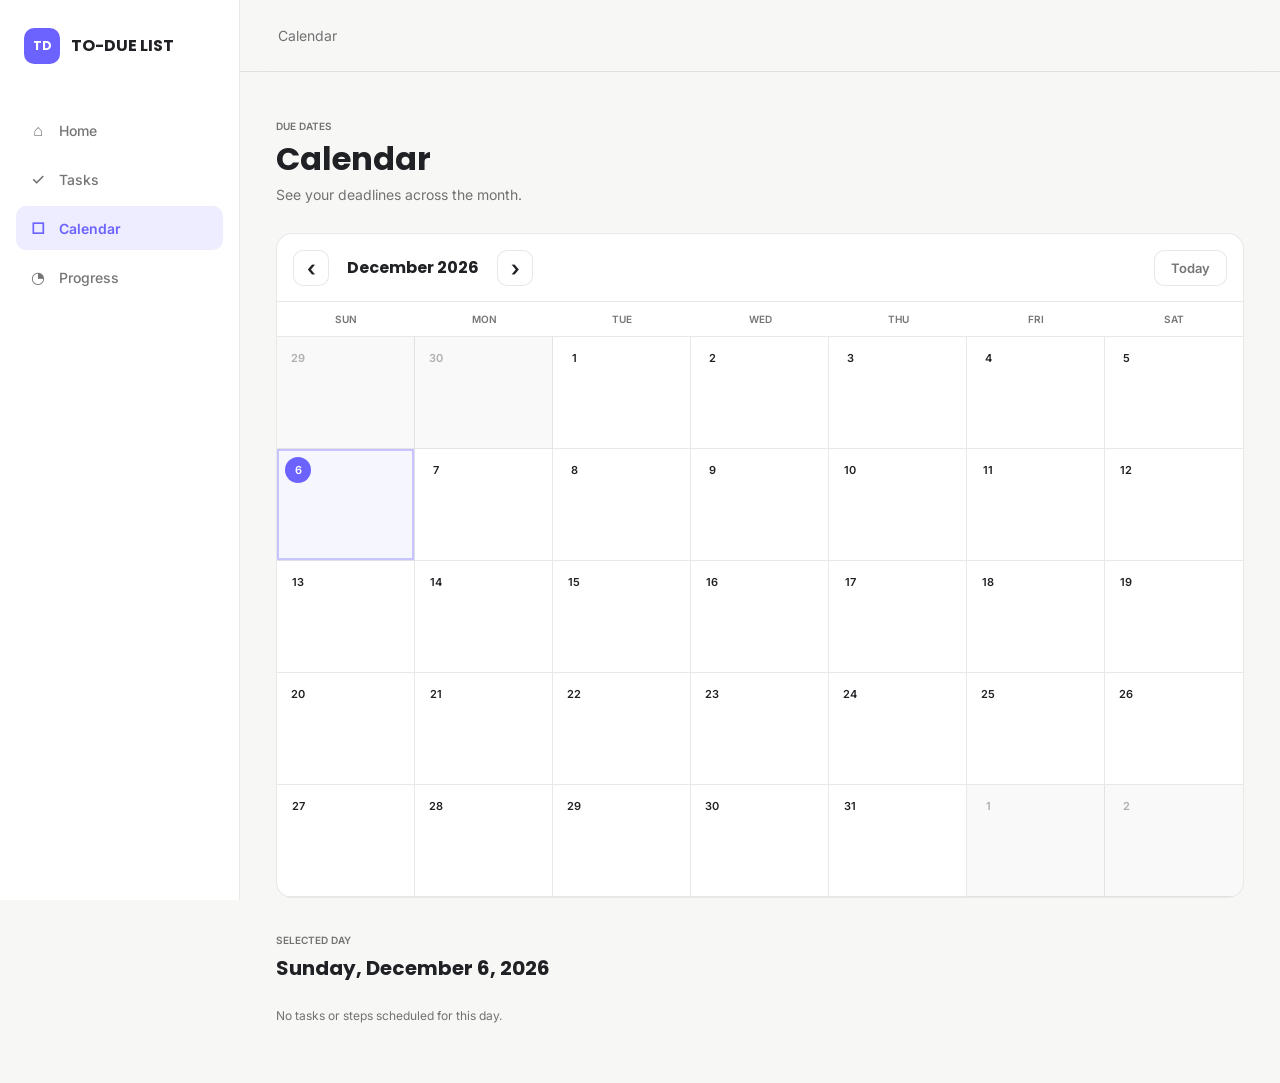
==== calendar.html @ 6ba67d07 "Update website" ====
<!doctype html>
<html lang="en">
  <head>
    <meta charset="UTF-8" />
    <meta name="viewport" content="width=device-width, initial-scale=1.0" />
    <title>Calendar | TO-DUE LIST</title>

    <link rel="preconnect" href="https://fonts.googleapis.com" />
    <link rel="preconnect" href="https://fonts.gstatic.com" crossorigin />
    <link
      href="https://fonts.googleapis.com/css2?family=Inter:wght@400;500;600&family=Poppins:wght@600;700&display=swap"
      rel="stylesheet"
    />
    <link rel="stylesheet" href="./css/style.css" />
  </head>

  <body>
    <div class="app">
      <aside class="sidebar">
        <div>
          <div class="logo">
            <div class="logo-box">TD</div>
            <div><h1>TO-DUE LIST</h1></div>
          </div>
          <nav aria-label="Main navigation">
            <a href="./index.html" class="nav-link"><span>⌂</span>Home</a>
            <a href="./tasks.html" class="nav-link"><span>✓</span>Tasks</a>
            <a
              href="./calendar.html"
              class="nav-link active"
              aria-current="page"
              ><span>□</span>Calendar</a
            >
            <a href="./progress.html" class="nav-link"
              ><span>◔</span>Progress</a
            >
          </nav>
        </div>
      </aside>

      <main>
        <header class="topbar">
          <span class="current-page">Calendar</span>
        </header>
        <div class="content">
          <section class="welcome">
            <span class="label">DUE DATES</span>
            <h2>Calendar</h2>
            <p>See your deadlines across the month.</p>
          </section>

          <section class="calendar-panel" aria-label="Task calendar">
            <div class="calendar-toolbar">
              <div class="calendar-month-controls">
                <button
                  class="calendar-arrow"
                  id="previousMonth"
                  type="button"
                  aria-label="Previous month"
                >
                  ‹
                </button>
                <h3 id="calendarMonthLabel"></h3>
                <button
                  class="calendar-arrow"
                  id="nextMonth"
                  type="button"
                  aria-label="Next month"
                >
                  ›
                </button>
              </div>
              <button class="btn calendar-today" id="todayMonth" type="button">
                Today
              </button>
            </div>
            <div class="calendar-weekdays" aria-hidden="true">
              <span>Sun</span><span>Mon</span><span>Tue</span><span>Wed</span
              ><span>Thu</span><span>Fri</span><span>Sat</span>
            </div>
            <div
              class="calendar-grid"
              id="calendarGrid"
              role="grid"
              aria-labelledby="calendarMonthLabel"
            ></div>
          </section>

          <section class="calendar-agenda" aria-live="polite" aria-labelledby="calendarAgendaHeading">
            <div class="section-top">
              <div>
                <span class="label">SELECTED DAY</span>
                <h3 id="calendarAgendaHeading">Choose a date</h3>
              </div>
            </div>
            <div class="calendar-agenda-list" id="calendarAgendaList"></div>
          </section>
        </div>
      </main>
    </div>

    <nav class="mobile-nav" aria-label="Main navigation">
      <a href="./index.html"><span>⌂</span>Home</a>
      <a href="./tasks.html"><span>✓</span>Tasks</a>
      <a href="./calendar.html" class="active" aria-current="page"
        ><span>□</span>Calendar</a
      >
      <a href="./progress.html"><span>◔</span>Progress</a>
    </nav>

    <script src="./js/script.js"></script>
  </body>
</html>
---- css/style.css ----
:root {
  --bg: #f7f7f5;
  --text: #202124;
  --muted: rgba(32, 33, 36, 0.62);
  --purple: #6c63ff;
  --light-purple: #eeecff;
  --green: #65b891;
  --yellow: #f2b84b;
  --red: #e76f6f;
  --white: #ffffff;
  --border: rgba(32, 33, 36, 0.1);
}

* {
  margin: 0;
  padding: 0;
  box-sizing: border-box;
}

body {
  min-height: 100vh;
  background: var(--bg);
  color: var(--text);
  font-family: "Inter", sans-serif;
}

button {
  font: inherit;
  font-family: "Inter", sans-serif;
  font-weight: 600;
  border: 0;
  cursor: pointer;
}

:focus-visible {
  outline: 3px solid rgba(108, 99, 255, 0.4);
  outline-offset: 2px;
}

a {
  color: inherit;
  text-decoration: none;
}

h1,
h2,
h3,
h4 {
  font-family: "Poppins", sans-serif;
  font-weight: 700;
}

.app {
  min-height: 100vh;
}

.sidebar {
  position: fixed;
  top: 0;
  bottom: 0;
  left: 0;
  width: 240px;
  padding: 24px 16px;
  background: var(--white);
  border-right: 1px solid var(--border);
  display: flex;
  flex-direction: column;
  justify-content: space-between;
}

.logo {
  display: flex;
  align-items: center;
  gap: 11px;
  padding: 4px 8px;
}

.logo-box {
  width: 36px;
  height: 36px;
  display: grid;
  place-items: center;
  border-radius: 10px;
  background: var(--purple);
  color: var(--white);
  font-family: "Poppins", sans-serif;
  font-size: 12px;
  font-weight: 700;
}

.logo h1 {
  font-size: 16px;
  line-height: 1;
}

.logo span {
  color: var(--muted);
  font-size: 11px;
}

nav {
  margin-top: 40px;
  display: flex;
  flex-direction: column;
  gap: 5px;
}

.nav-link {
  height: 44px;
  display: flex;
  align-items: center;
  gap: 12px;
  padding: 0 13px;
  border-radius: 10px;
  color: var(--muted);
  font-size: 14px;
  font-weight: 500;
  transition: 0.2s;
}

.nav-link span {
  width: 18px;
  text-align: center;
  font-size: 16px;
}

.nav-link:hover {
  background: rgba(32, 33, 36, 0.04);
  color: var(--text);
}

.nav-link.active {
  background: var(--light-purple);
  color: var(--purple);
  font-weight: 600;
}

.tip {
  padding: 13px;
  background: var(--white);
  border: 1px solid var(--border);
  border-radius: 13px;
  display: flex;
  flex-direction: column;
  gap: 1px;
}

.tip strong {
  font-size: 12px;
}

.tip span {
  color: var(--muted);
  font-size: 11px;
}

main {
  margin-left: 240px;
  min-height: 100vh;
}

.topbar {
  height: 72px;
  padding: 0 38px;
  display: flex;
  align-items: center;
  justify-content: space-between;
  border-bottom: 1px solid var(--border);
  background: rgba(247, 247, 245, 0.9);
  position: sticky;
  top: 0;
  z-index: 5;
  backdrop-filter: blur(12px);
}

.current-page {
  color: var(--muted);
  font-size: 14px;
}

.user {
  display: flex;
  align-items: center;
  gap: 10px;
}

.notification {
  width: 38px;
  height: 38px;
  display: grid;
  place-items: center;
  border: 1px solid var(--border);
  border-radius: 50%;
  background: var(--white);
  color: var(--muted);
  margin-right: 6px;
}

.content {
  width: min(1120px, calc(100% - 72px));
  margin: 0 auto;
  padding: 42px 0 60px;
}

.date,
.label {
  color: var(--muted);
  font-size: 10px;
  font-weight: 600;
  letter-spacing: 0;
  text-transform: uppercase;
}

.welcome h2 {
  margin-top: 6px;
  font-size: 32px;
  line-height: 1.2;
  letter-spacing: 0;
}

.welcome p {
  margin-top: 8px;
  color: var(--muted);
  font-size: 14px;
}

.actions {
  margin-top: 24px;
  display: flex;
  flex-wrap: wrap;
  gap: 9px;
}

.btn {
  height: 43px;
  padding: 0 16px;
  display: flex;
  align-items: center;
  gap: 8px;
  border: 1px solid var(--border);
  border-radius: 10px;
  background: var(--white);
  color: var(--muted);
  font-size: 13px;
  font-weight: 600;
  transition:
    transform 0.18s ease,
    background-color 0.18s ease,
    box-shadow 0.18s ease;
}

.btn:hover {
  transform: translateY(-1px);
  box-shadow: 0 2px 8px rgba(32, 33, 36, 0.08);
}

.btn:active {
  transform: translateY(0) scale(0.98);
}

.btn.primary {
  background: var(--purple);
  color: var(--white);
  border-color: var(--purple);
}

.top-cards {
  margin-top: 28px;
  display: grid;
  grid-template-columns: 1.45fr 0.8fr;
  gap: 16px;
}

.card {
  padding: 22px;
  background: var(--white);
  border: 1px solid var(--border);
  border-radius: 16px;
}

.card-top {
  display: flex;
  align-items: flex-start;
  justify-content: space-between;
}

.card h3 {
  margin-top: 5px;
  font-size: 16px;
}

.progress .card-top > strong {
  color: var(--purple);
  font-family: "Poppins", sans-serif;
  font-size: 28px;
}

.bar {
  height: 9px;
  margin-top: 22px;
  overflow: hidden;
  border-radius: 20px;
  background: rgba(32, 33, 36, 0.08);
}

.bar-fill {
  width: 80%;
  height: 100%;
  border-radius: 20px;
  background: var(--purple);
}

.progress-info {
  margin-top: 10px;
  display: flex;
  justify-content: space-between;
  color: var(--muted);
  font-size: 11px;
}

.status-dot {
  width: 10px;
  height: 10px;
  margin-top: 5px;
  border-radius: 50%;
  background: var(--green);
  box-shadow: 0 0 0 5px rgba(101, 184, 145, 0.12);
}

.workload-info {
  margin-top: 22px;
  display: flex;
  align-items: baseline;
  gap: 7px;
}

.workload-info strong {
  font-family: "Poppins", sans-serif;
  font-size: 25px;
}

.workload-info span {
  color: var(--muted);
  font-size: 11px;
}

.workload p {
  margin-top: 8px;
  color: var(--muted);
  font-size: 11px;
}

.tasks {
  margin-top: 34px;
}

.section-top {
  margin-bottom: 13px;
  display: flex;
  align-items: flex-end;
  justify-content: space-between;
}

.section-top h3 {
  margin-top: 5px;
  font-size: 20px;
}

.view-all {
  background: none;
  color: var(--purple);
  font-size: 12px;
  font-weight: 600;
}

.task-list {
  display: flex;
  flex-direction: column;
  gap: 9px;
}

.task-list:empty {
  display: none;
}

.task-dialog {
  width: min(480px, calc(100% - 28px));
  max-width: none;
  max-height: calc(100% - 28px);
  margin: auto;
  padding: 0;
  overflow: auto;
  border: 1px solid var(--border);
  border-radius: 16px;
  background: var(--white);
  color: var(--text);
  box-shadow: 0 12px 36px rgba(32, 33, 36, 0.14);
}

.task-dialog::backdrop {
  background: rgba(32, 33, 36, 0.42);
  backdrop-filter: blur(3px);
}

.task-form {
  padding: 26px;
}

.dialog-heading {
  margin-bottom: 23px;
  display: flex;
  align-items: flex-start;
  justify-content: space-between;
}

.dialog-heading h2 {
  margin-top: 5px;
  font-size: 23px;
}

.dialog-close {
  width: 34px;
  height: 34px;
  border-radius: 9px;
  background: rgba(32, 33, 36, 0.05);
  color: var(--muted);
  font-size: 23px;
  line-height: 1;
}

.form-field {
  min-width: 0;
  margin-bottom: 16px;
  display: flex;
  flex-direction: column;
  gap: 7px;
}

.form-field > span,
.reminder-toggle strong {
  font-size: 12px;
  font-weight: 600;
}

.form-field input {
  width: 100%;
  height: 43px;
  padding: 0 12px;
  border: 1px solid var(--border);
  border-radius: 9px;
  background: var(--white);
  color: var(--text);
  font: inherit;
  font-size: 13px;
}

.form-field input:focus {
  outline: 2px solid rgba(108, 99, 255, 0.22);
  border-color: var(--purple);
}

.form-row {
  display: grid;
  grid-template-columns: 1fr 1fr;
  gap: 12px;
}

.reminder-toggle {
  min-height: 56px;
  padding: 10px 12px;
  display: flex;
  align-items: center;
  justify-content: space-between;
  border: 1px solid var(--border);
  border-radius: 10px;
}

.reminder-toggle span {
  display: flex;
  flex-direction: column;
  gap: 3px;
}

.reminder-toggle small {
  color: var(--muted);
  font-size: 11px;
}

.reminder-toggle input {
  width: 18px;
  height: 18px;
  accent-color: var(--purple);
}

.form-error {
  min-height: 16px;
  margin-top: 9px;
  color: var(--red);
  font-size: 11px;
}

.dialog-actions {
  margin-top: 5px;
  display: flex;
  justify-content: flex-end;
  gap: 9px;
}

.dialog-actions .btn {
  justify-content: center;
}

.task .task-text .task-due {
  margin-top: 4px;
}

.task-due.overdue {
  color: var(--red);
}

.task-due.upcoming {
  color: var(--muted);
}

.task.completed .task-name h4 {
  text-decoration: line-through;
}

.task.completed {
  opacity: 0.72;
}

.completed-status {
  color: var(--green) !important;
  font-weight: 600;
}

.task-step-status {
  color: var(--muted);
}

.empty-state {
  min-height: 230px;
  padding: 32px 20px;
  display: flex;
  flex-direction: column;
  align-items: center;
  justify-content: center;
  text-align: center;
  background: var(--white);
  border: 1px dashed rgba(32, 33, 36, 0.2);
  border-radius: 15px;
}

.empty-state[hidden] {
  display: none;
}

.empty-state-icon {
  width: 44px;
  height: 44px;
  margin-bottom: 14px;
  display: grid;
  place-items: center;
  border-radius: 14px;
  background: var(--light-purple);
  color: var(--purple);
  font-size: 20px;
}

.empty-state h4 {
  font-size: 16px;
}

.empty-state p {
  margin-top: 5px;
  color: var(--muted);
  font-size: 12px;
}

.empty-state-button {
  margin-top: 17px;
}

.task {
  min-height: 86px;
  padding: 15px 17px;
  display: flex;
  align-items: center;
  gap: 14px;
  background: var(--white);
  border: 1px solid var(--border);
  border-radius: 13px;
  transition:
    transform 0.18s ease,
    box-shadow 0.18s ease;
}

.task:hover {
  transform: translateY(-1px);
  box-shadow: 0 3px 10px rgba(32, 33, 36, 0.06);
}

.task.urgent {
  border-left: 4px solid var(--red);
}

.task.done {
  opacity: 0.72;
}

.checkbox {
  position: relative;
  width: 22px;
  height: 22px;
  flex-shrink: 0;
  cursor: pointer;
}

.checkbox input {
  position: absolute;
  opacity: 0;
}

.checkbox span {
  position: absolute;
  inset: 0;
  border: 1.5px solid rgba(32, 33, 36, 0.22);
  border-radius: 7px;
  background: var(--white);
}

.checkbox input:focus-visible + span {
  outline: 3px solid rgba(108, 99, 255, 0.4);
  outline-offset: 2px;
}

.checkbox input:checked + span {
  background: var(--green);
  border-color: var(--green);
}

.checkbox input:checked + span::after {
  content: "✓";
  position: absolute;
  top: 50%;
  left: 50%;
  transform: translate(-50%, -55%);
  color: var(--white);
  font-size: 12px;
  font-weight: 700;
}

.task-text {
  min-width: 0;
  flex: 1;
}

.task-name {
  display: flex;
  align-items: center;
  flex-wrap: wrap;
  gap: 8px;
}

.task-name h4 {
  font-size: 15px;
  font-weight: 700;
}

.task-text p {
  margin-top: 2px;
  color: var(--muted);
  font-size: 11px;
}

.task-text small {
  display: block;
  margin-top: 6px;
  color: var(--muted);
  font-size: 10px;
}

.tag {
  padding: 4px 8px;
  border-radius: 20px;
  font-size: 9px;
  font-weight: 600;
}

.urgent-tag {
  background: rgba(231, 111, 111, 0.12);
  color: var(--red);
}

.tomorrow-tag {
  background: rgba(108, 99, 255, 0.1);
  color: var(--purple);
}

.done-tag {
  background: rgba(101, 184, 145, 0.14);
  color: var(--green);
}

.task.done h4 {
  text-decoration: line-through;
}

.more {
  width: 30px;
  height: 30px;
  flex-shrink: 0;
  border-radius: 7px;
  background: transparent;
  color: var(--muted);
  font-size: 18px;
}

.more:hover {
  background: rgba(32, 33, 36, 0.04);
}

.reminder {
  margin-top: 25px;
  padding: 17px 18px;
  display: flex;
  align-items: center;
  gap: 15px;
  background: rgba(242, 184, 75, 0.12);
  border: 1px solid rgba(242, 184, 75, 0.32);
  border-radius: 16px;
}

.reminder-icon {
  width: 38px;
  height: 38px;
  display: grid;
  place-items: center;
  flex-shrink: 0;
  border-radius: 11px;
  background: rgba(242, 184, 75, 0.22);
  color: var(--text);
  font-family: "Poppins", sans-serif;
  font-weight: 700;
}

.reminder-text {
  flex: 1;
}

.reminder-text h3 {
  margin-top: 3px;
  font-size: 16px;
}

.reminder-text p {
  margin-top: 2px;
  color: var(--muted);
  font-size: 11px;
}

.reminder-buttons {
  display: flex;
  gap: 8px;
}

.reminder-btn {
  height: 36px;
  padding: 0 13px;
  border: 1px solid rgba(242, 184, 75, 0.32);
  border-radius: 9px;
  background: var(--white);
  color: var(--muted);
  font-size: 11px;
  font-weight: 600;
}

.reminder-btn.done-btn {
  background: var(--purple);
  color: var(--white);
  border-color: var(--purple);
}

.today-reminder {
  background: rgba(231, 111, 111, 0.1);
  border-color: rgba(231, 111, 111, 0.28);
}

.today-reminder[hidden] {
  display: none;
}

.today-reminder .reminder-icon {
  background: rgba(231, 111, 111, 0.16);
  color: var(--red);
}

.today-reminder .label {
  color: var(--red);
}

.today-reminder .reminder-btn {
  border-color: rgba(231, 111, 111, 0.28);
}

.today-progress {
  margin-top: 30px;
  padding: 19px 22px;
  border: 1px solid var(--border);
  border-radius: 16px;
  background: var(--white);
}

.today-progress .section-top {
  align-items: center;
  margin-bottom: 16px;
}

.today-progress .section-top h3 {
  font-size: 16px;
}

.today-progress-rate {
  color: var(--text);
  font-family: "Poppins", sans-serif;
  font-size: 24px;
  font-weight: 700;
}

.today-progress-segments {
  height: 14px;
  display: grid;
  grid-template-columns: repeat(20, minmax(0, 1fr));
  gap: 4px;
}

.today-progress-segments span {
  min-width: 0;
  border-radius: 3px;
  background: rgba(32, 33, 36, 0.1);
}

.today-progress-segments span.is-filled {
  background: var(--green);
}

.today-progress-count {
  margin-top: 10px;
  color: var(--muted);
  font-size: 12px;
}

.mobile-nav {
  display: none;
  margin: 0;
  flex-direction: initial;
  gap: 0;
}

.task-page-toolbar {
  margin-top: 26px;
  display: flex;
  align-items: center;
  justify-content: space-between;
  gap: 14px;
}

.filter-bar {
  display: inline-flex;
  gap: 3px;
  padding: 4px;
  border: 1px solid var(--border);
  border-radius: 12px;
  background: rgba(32, 33, 36, 0.03);
}

.filter-button {
  min-height: 34px;
  padding: 0 13px;
  border-radius: 9px;
  background: transparent;
  color: var(--muted);
  font-size: 12px;
  transition:
    background-color 0.18s ease,
    color 0.18s ease,
    box-shadow 0.18s ease;
}

.filter-button.active {
  background: var(--white);
  color: var(--text);
  box-shadow: 0 1px 4px rgba(32, 33, 36, 0.1);
}

.calendar-panel {
  margin-top: 30px;
  overflow: hidden;
  border: 1px solid var(--border);
  border-radius: 16px;
  background: var(--white);
}

.calendar-toolbar {
  min-height: 68px;
  padding: 12px 16px;
  display: flex;
  align-items: center;
  justify-content: space-between;
  gap: 12px;
  border-bottom: 1px solid var(--border);
}

.calendar-month-controls {
  display: flex;
  align-items: center;
  gap: 10px;
}

.calendar-month-controls h3 {
  min-width: 148px;
  text-align: center;
  font-size: 16px;
}

.calendar-arrow {
  width: 36px;
  height: 36px;
  display: grid;
  place-items: center;
  border: 1px solid var(--border);
  border-radius: 10px;
  background: var(--white);
  color: var(--text);
  font-size: 22px;
  transition:
    background-color 0.18s ease,
    transform 0.18s ease;
}

.calendar-arrow:hover {
  background: rgba(32, 33, 36, 0.04);
}

.calendar-arrow:active {
  transform: scale(0.96);
}

.calendar-today {
  height: 36px;
}

.calendar-weekdays,
.calendar-grid {
  display: grid;
  grid-template-columns: repeat(7, minmax(0, 1fr));
}

.calendar-weekdays {
  border-bottom: 1px solid var(--border);
}

.calendar-weekdays span {
  padding: 11px 8px;
  color: var(--muted);
  font-size: 10px;
  font-weight: 600;
  text-align: center;
  text-transform: uppercase;
}

.calendar-day {
  min-width: 0;
  min-height: 112px;
  padding: 8px;
  display: flex;
  flex-direction: column;
  gap: 5px;
  border-right: 1px solid var(--border);
  border-bottom: 1px solid var(--border);
}

.calendar-day:nth-child(7n) {
  border-right: 0;
}

.calendar-day.outside-month {
  background: rgba(32, 33, 36, 0.025);
}

.calendar-day.outside-month .calendar-day-number {
  color: var(--muted);
  opacity: 0.55;
}

.calendar-day-number {
  width: 26px;
  height: 26px;
  display: grid;
  place-items: center;
  border-radius: 50%;
  color: var(--text);
  font-size: 11px;
  font-weight: 600;
}

.calendar-day.is-today .calendar-day-number {
  background: var(--purple);
  color: var(--white);
}

.calendar-events {
  min-width: 0;
  display: flex;
  flex-direction: column;
  gap: 4px;
}

.calendar-event {
  min-width: 0;
  padding: 4px 6px;
  overflow: hidden;
  border-radius: 6px;
  background: rgba(108, 99, 255, 0.1);
  color: var(--purple);
  font-size: 10px;
  line-height: 1.25;
  text-overflow: ellipsis;
  white-space: nowrap;
}

.calendar-event.is-complete {
  background: rgba(101, 184, 145, 0.14);
  color: var(--green);
  text-decoration: line-through;
}

.calendar-note {
  margin-top: 12px;
  color: var(--muted);
  font-size: 12px;
}

.progress-cards .card {
  min-height: 176px;
}

.progress-track {
  margin-top: 22px;
}

.progress-message {
  margin-top: 10px;
  color: var(--muted);
  font-size: 12px;
}

.workload > .label {
  display: block;
}

.workload p strong {
  color: var(--text);
  font-weight: 600;
}

.subject-progress-section {
  margin-top: 34px;
}

.subject-progress-list {
  display: grid;
}

.subject-progress-row {
  padding: 16px 0;
  display: grid;
  gap: 10px;
  border-bottom: 1px solid var(--border);
}

.subject-progress-heading {
  display: flex;
  align-items: center;
  justify-content: space-between;
  gap: 12px;
  font-size: 13px;
}

.subject-progress-heading span {
  color: var(--muted);
  font-size: 11px;
}

.subject-progress-track {
  height: 7px;
  overflow: hidden;
  border-radius: 8px;
  background: rgba(32, 33, 36, 0.08);
}

.subject-progress-track span {
  height: 100%;
  display: block;
  border-radius: inherit;
  background: var(--green);
  transition: width 0.24s ease;
}

.progress-empty {
  margin-top: 4px;
}

[hidden] {
  display: none !important;
}

.home-workload {
  margin-top: 16px;
  display: flex;
  align-items: center;
  justify-content: space-between;
  gap: 16px;
}

.home-workload h3 {
  margin-top: 5px;
  font-size: 16px;
}

.home-workload p {
  margin-top: 5px;
  color: var(--muted);
  font-size: 12px;
}

.home-workload h3[data-level="light"] {
  color: var(--green);
}

.home-workload h3[data-level="moderate"] {
  color: #b98212;
}

.home-workload h3[data-level="heavy"] {
  color: var(--red);
}

.workload-message {
  max-width: 290px;
  text-align: right;
}

.task {
  flex-wrap: wrap;
}

.task-controls {
  margin-left: auto;
  display: flex;
  flex-wrap: wrap;
  justify-content: flex-end;
  gap: 5px;
}

.task-action {
  min-height: 30px;
  padding: 0 9px;
  border: 1px solid var(--border);
  border-radius: 8px;
  background: var(--white);
  color: var(--muted);
  font-size: 10px;
}

.task-action:hover {
  color: var(--purple);
  border-color: rgba(108, 99, 255, 0.35);
}

.delete-action,
.task-controls [data-task-action="delete"] {
  color: #b65454;
}

.task-step-list {
  width: 100%;
  margin: 3px 0 0 36px;
  display: grid;
  gap: 6px;
}

.task-step {
  min-width: 0;
  display: flex;
  align-items: center;
  gap: 10px;
  color: var(--muted);
  font-size: 11px;
}

.task-step > small {
  margin-left: auto;
  white-space: nowrap;
}

.step-checkbox,
.breakdown-step label {
  display: flex;
  align-items: center;
  gap: 8px;
}

.step-checkbox {
  min-width: 0;
  cursor: pointer;
}

.step-checkbox input,
.breakdown-step input[type="checkbox"] {
  width: 16px;
  height: 16px;
  accent-color: var(--green);
}

.task-step.is-complete .step-checkbox span,
.breakdown-step.is-complete label span {
  text-decoration: line-through;
}

.task-group-heading {
  margin: 22px 0 8px;
  color: var(--muted);
  font-family: "Inter", sans-serif;
  font-size: 12px;
  font-weight: 600;
}

.task-group-heading:first-child {
  margin-top: 0;
}

.reminder-timing-field {
  margin-top: 12px;
}

.form-field select {
  width: 100%;
  height: 43px;
  padding: 0 12px;
  border: 1px solid var(--border);
  border-radius: 9px;
  background: var(--white);
  color: var(--text);
  font: inherit;
  font-size: 13px;
}

.calendar-day {
  cursor: pointer;
}

.calendar-day.is-selected {
  background: rgba(108, 99, 255, 0.06);
  box-shadow: inset 0 0 0 2px rgba(108, 99, 255, 0.34);
}

.step-event {
  background: rgba(101, 184, 145, 0.13);
  color: #3f8967;
}

.calendar-agenda,
.weekly-progress-section,
.completed-tasks-section {
  margin-top: 30px;
}

.calendar-agenda-list,
.completed-task-list {
  display: grid;
  gap: 8px;
}

.agenda-item,
.completed-task {
  padding: 13px 15px;
  display: flex;
  align-items: center;
  justify-content: space-between;
  gap: 12px;
  border: 1px solid var(--border);
  border-radius: 11px;
  background: var(--white);
}

.agenda-item strong,
.completed-task strong {
  font-size: 12px;
}

.agenda-item span,
.completed-task span {
  color: var(--muted);
  font-size: 11px;
}

.agenda-item.is-complete strong {
  color: var(--green);
  text-decoration: line-through;
}

.weekly-summary {
  padding: 20px;
  display: flex;
  align-items: baseline;
  gap: 14px;
  border: 1px solid var(--border);
  border-radius: 14px;
  background: var(--white);
}

.weekly-summary strong {
  font-family: "Poppins", sans-serif;
  font-size: 22px;
}

.weekly-summary span {
  color: var(--muted);
  font-size: 12px;
}

.completed-task {
  justify-content: flex-start;
}

.completed-task span {
  margin-left: auto;
}

.breakdown-step-list {
  margin-top: 17px;
  display: grid;
  gap: 8px;
}

.breakdown-step {
  min-height: 42px;
  padding: 8px 10px;
  display: flex;
  align-items: center;
  gap: 10px;
  border: 1px solid var(--border);
  border-radius: 9px;
  font-size: 11px;
}

.breakdown-step > span {
  margin-left: auto;
  color: var(--muted);
}

.step-add-form {
  display: grid;
  grid-template-columns: 1.5fr 1fr auto;
  align-items: end;
  gap: 10px;
}

.step-add-form .form-field {
  margin-bottom: 0;
}

.dialog-content > .dialog-actions {
  margin-top: 18px;
}

.app-message {
  position: fixed;
  right: 20px;
  bottom: 20px;
  z-index: 30;
  max-width: min(420px, calc(100% - 40px));
  padding: 13px 16px;
  border-radius: 11px;
  background: var(--text);
  color: var(--white);
  box-shadow: 0 5px 20px rgba(32, 33, 36, 0.18);
  font-size: 12px;
}

@media (max-width: 950px) {
  .top-cards {
    grid-template-columns: 1fr;
  }
}

@media (max-width: 800px) {
  .sidebar {
    display: none;
  }

  main {
    margin-left: 0;
    padding-bottom: calc(75px + env(safe-area-inset-bottom));
  }

  .topbar {
    height: 64px;
    padding: 0 20px;
  }

  .content {
    width: calc(100% - 32px);
    padding-top: 30px;
  }

  .mobile-nav {
    position: fixed;
    right: 0;
    bottom: 0;
    left: 0;
    height: calc(68px + env(safe-area-inset-bottom));
    padding-bottom: env(safe-area-inset-bottom);
    display: grid;
    grid-template-columns: repeat(4, 1fr);
    border-top: 1px solid var(--border);
    background: rgba(255, 255, 255, 0.95);
    backdrop-filter: blur(12px);
    z-index: 10;
  }

  .mobile-nav a {
    display: flex;
    flex-direction: column;
    align-items: center;
    justify-content: center;
    gap: 2px;
    color: var(--muted);
    font-size: 10px;
  }

  .mobile-nav a span {
    font-size: 17px;
  }

  .mobile-nav a.active {
    color: var(--purple);
    font-weight: 600;
  }

  .reminder {
    flex-wrap: wrap;
  }

  .reminder-buttons {
    width: 100%;
    margin-left: 53px;
  }
}

@media (max-width: 520px) {
  .content {
    width: calc(100% - 24px);
    padding-top: 24px;
  }

  .welcome h2 {
    font-size: 25px;
  }

  .actions {
    display: grid;
    grid-template-columns: 1fr;
  }

  .btn {
    width: 100%;
    justify-content: center;
  }

  .card {
    padding: 18px;
  }

  .progress-info {
    flex-direction: column;
    gap: 3px;
  }

  .task {
    align-items: flex-start;
    padding: 14px;
  }

  .task-controls {
    width: calc(100% - 36px);
    margin-left: 36px;
    justify-content: flex-start;
  }

  .task-step-list {
    margin-left: 0;
  }

  .task-step {
    flex-wrap: wrap;
  }

  .task-step > small {
    margin-left: 24px;
  }

  .step-add-form {
    grid-template-columns: 1fr;
  }

  .more {
    margin-left: auto;
  }

  .reminder-buttons {
    margin-left: 0;
    display: grid;
    grid-template-columns: 1fr 1fr;
  }

  .reminder-btn {
    width: 100%;
  }

  .today-progress {
    padding: 16px;
  }

  .today-progress-segments {
    gap: 3px;
  }

  .task-form {
    padding: 21px 18px;
  }

  .dialog-actions .btn {
    flex: 1;
  }

  .task-page-toolbar {
    align-items: stretch;
    flex-direction: column;
  }

  .filter-bar {
    display: grid;
    grid-template-columns: repeat(3, minmax(0, 1fr));
  }

  .filter-button {
    padding: 0 8px;
  }

  .calendar-toolbar {
    padding: 10px 8px;
  }

  .calendar-month-controls {
    gap: 5px;
  }

  .calendar-month-controls h3 {
    min-width: 112px;
    font-size: 14px;
  }

  .calendar-arrow {
    width: 32px;
    height: 34px;
  }

  .calendar-day {
    min-height: 78px;
    padding: 4px;
  }

  .calendar-event {
    padding: 3px;
    font-size: 8px;
  }

  .calendar-weekdays span {
    padding: 8px 2px;
    font-size: 8px;
  }

  .agenda-item,
  .weekly-summary {
    align-items: flex-start;
    flex-direction: column;
    gap: 5px;
  }

  .completed-task {
    align-items: flex-start;
    flex-direction: column;
    gap: 3px;
  }

  .completed-task span {
    margin-left: 0;
  }

  .home-workload {
    align-items: flex-start;
    flex-direction: column;
    gap: 4px;
  }

  .workload-message {
    text-align: left;
  }

  .calendar-today {
    width: auto;
    padding: 0 10px;
  }

  .calendar-weekdays span {
    padding: 9px 2px;
    font-size: 9px;
  }

  .calendar-day {
    min-height: 68px;
    padding: 4px 3px;
    gap: 3px;
  }

  .calendar-day-number {
    width: 22px;
    height: 22px;
    font-size: 10px;
  }

  .calendar-events {
    max-height: 28px;
    overflow: hidden;
    gap: 3px;
  }

  .calendar-event {
    height: 6px;
    padding: 0;
    border-radius: 4px;
    font-size: 0;
  }
}

@media (prefers-reduced-motion: reduce) {
  *,
  *::before,
  *::after {
    scroll-behavior: auto !important;
    transition-duration: 0.01ms !important;
    animation-duration: 0.01ms !important;
    animation-iteration-count: 1 !important;
  }
}

@media (max-width: 380px) {
  .form-row {
    grid-template-columns: 1fr;
    gap: 0;
  }
}
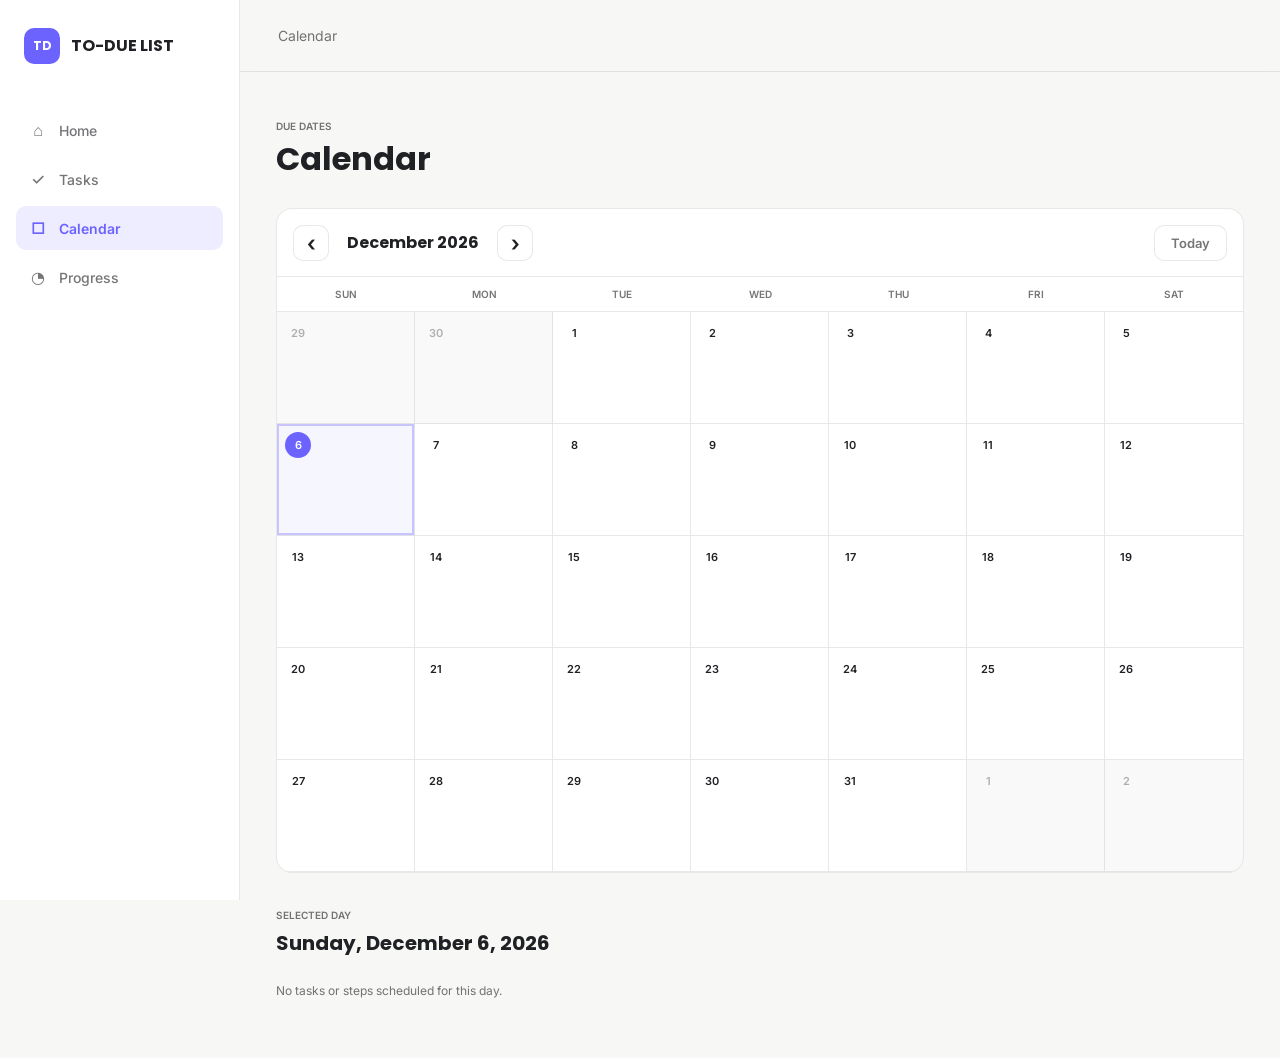
==== commit 30d63b4c: "Update website" ====
--- a/calendar.html
+++ b/calendar.html
@@ -46,7 +46,6 @@
           <section class="welcome">
             <span class="label">DUE DATES</span>
             <h2>Calendar</h2>
-            <p>See your deadlines across the month.</p>
           </section>
 
           <section class="calendar-panel" aria-label="Task calendar">
@@ -86,7 +85,11 @@
             ></div>
           </section>
 
-          <section class="calendar-agenda" aria-live="polite" aria-labelledby="calendarAgendaHeading">
+          <section
+            class="calendar-agenda"
+            aria-live="polite"
+            aria-labelledby="calendarAgendaHeading"
+          >
             <div class="section-top">
               <div>
                 <span class="label">SELECTED DAY</span>
